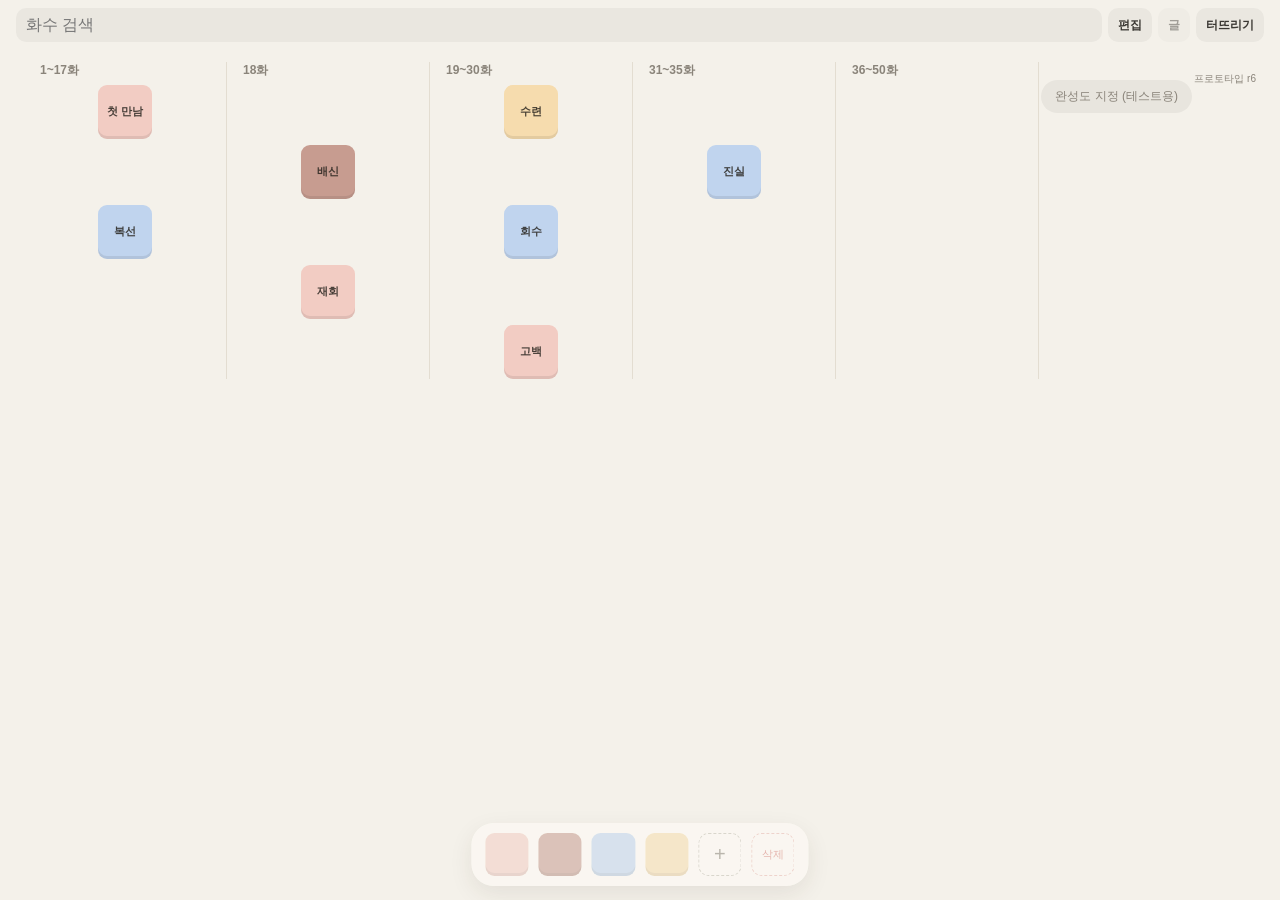
==== index.html @ b4a5d83e "터뜨리기 연출을 별과 밤하늘 컨셉으로 변경 - 블록 조각을 블록 색 별로, 옅은 별빛 추가, 금색 채도 낮춤 - 전부 완성: 완성 글자·색종이·번쩍임 제거, 금색 고리와 금색·남색" ====
<!doctype html>
<html lang="ko">
<head>
  <meta charset="utf-8">
  <meta name="viewport" content="width=device-width, initial-scale=1, viewport-fit=cover, user-scalable=no">
  <meta name="apple-mobile-web-app-capable" content="yes">
  <meta name="mobile-web-app-capable" content="yes">
  <meta name="apple-mobile-web-app-status-bar-style" content="default">
  <meta name="apple-mobile-web-app-title" content="플롯블록">
  <meta name="theme-color" content="#F4F1EA">
  <title>플롯 블록</title>
  <link rel="manifest" href="manifest.webmanifest">
  <link rel="apple-touch-icon" href="icons/icon-180.png">
  <link rel="stylesheet" href="css/app.css">
</head>
<body>
  <header class="appbar">
    <input class="search" placeholder="화수 검색" inputmode="numeric" id="search">
    <button class="bar-btn" id="btn-undo" hidden disabled>되돌리기</button>
    <button class="bar-btn" id="btn-edit">편집</button>
    <button class="bar-btn" data-soon>글</button>
    <button class="bar-btn" id="btn-pop">터뜨리기</button>
  </header>

  <main class="timeline" id="timeline"></main>

  <div class="tray" id="tray"></div>
  <svg class="link-svg" id="link-svg"></svg>
  <canvas class="fx" id="fx"></canvas>
  <div class="chain-count" id="chain-count"></div>
  <div class="drag-layer" id="drag-layer"></div>
  <div class="toast" id="toast"></div>

  <script type="module" src="js/main.js"></script>
</body>
</html>
---- css/app.css ----
/* 값은 docs/design-tokens.md 기준 */
:root {
  --bg: #F4F1EA;
  --ink: #3B3833;
  --sub: #8A847A;
  --block-ink: rgba(40, 36, 30, 0.85);
  --line: #E3DDD1;
  --danger: #D9827E;
  --cell: 54px;
  --gap: 6px;
  --note-fs: 12px;
  color-scheme: light;
}

* { box-sizing: border-box; }

html, body {
  margin: 0;
  background: var(--bg);
  color: var(--ink);
  font-family: -apple-system, BlinkMacSystemFont, "Apple SD Gothic Neo", "Noto Sans KR", sans-serif;
  -webkit-text-size-adjust: 100%;
  -webkit-tap-highlight-color: transparent;
  overscroll-behavior-y: none;
}

button { font: inherit; color: inherit; touch-action: manipulation; }

/* ---------- 상단 바 ---------- */
.appbar {
  position: sticky; top: 0; z-index: 10;
  display: flex; align-items: center; gap: 6px;
  padding: calc(env(safe-area-inset-top) + 8px) 16px 8px;
  background: var(--bg);
}
.search {
  flex: 1; min-width: 0; height: 34px; border: 0; border-radius: 10px;
  background: rgba(0, 0, 0, 0.045); padding: 0 10px;
  font: inherit; font-size: 16px; color: var(--ink);
}
.bar-btn {
  flex: none; height: 34px; padding: 0 10px; border: 0; border-radius: 10px;
  background: rgba(0, 0, 0, 0.045); font-size: 12px; font-weight: 600;
}
.bar-btn.on { background: var(--ink); color: var(--bg); }
.bar-btn:disabled { opacity: 0.4; }
.bar-btn[data-soon] { opacity: 0.45; }
.bar-btn.off { opacity: 0.5; text-decoration: line-through; }

/* ---------- 타임라인 ---------- */
.timeline { padding: 0 16px 140px; }

.sheet { padding: 12px 0; border-bottom: 1px solid var(--line); }
.label { margin: 0 0 6px 2px; font-size: 12px; font-weight: 700; color: var(--sub); }
.grid { position: relative; margin: 0 auto; }

.add-sheet {
  display: none; width: 100%; margin-top: 14px; padding: 12px;
  border: 1.5px dashed rgba(60, 50, 30, 0.22); border-radius: 12px;
  background: transparent; color: var(--sub); font-size: 13px;
}
body.editing .add-sheet { display: block; }

.version { margin: 10px 0 0; text-align: center; font-size: 10px; color: var(--sub); }

/* ---------- 블록 ---------- */
.block {
  position: absolute;
  width: var(--cell); height: var(--cell);
  border-radius: 9px;
  background: var(--c);
  box-shadow: inset 0 -3px 0 rgba(0, 0, 0, 0.08);
  display: flex; align-items: center; justify-content: center;
  padding: 3px; text-align: center; word-break: keep-all;
  font-size: 11px; line-height: 1.2; font-weight: 600; color: var(--block-ink);
  -webkit-user-select: none; user-select: none; -webkit-touch-callout: none;
  touch-action: pan-y; /* 기본 모드: 블록 위에서도 스크롤 */
}
body.editing .grid .block { touch-action: none; cursor: grab; }
/* 기본 모드에서 터뜨리기가 켜져 있으면 블록 위는 긋기 전용, 꺼져 있으면 스크롤 */
body:not(.editing):not(.pop-off) .grid .block { touch-action: none; }
.grid .block.linked {
  z-index: 2;
  box-shadow: 0 0 0 3px rgba(255, 255, 255, 0.95), 0 6px 14px rgba(60, 50, 30, 0.18), inset 0 -3px 0 rgba(0, 0, 0, 0.08);
}

/* 테스트용 완성도 표시 (실제 앱에서는 겉으로 표시하지 않음) */
body.stage-test .grid .block[data-stage="1"]::after,
body.stage-test .grid .block[data-stage="2"]::after {
  position: absolute; top: 2px; right: 4px; font-size: 10px; color: rgba(40, 36, 30, 0.6);
}
body.stage-test .grid .block[data-stage="1"]::after { content: "검토"; font-size: 8px; }
body.stage-test .grid .block[data-stage="2"]::after { content: "★"; color: #C9962E; }
.stage-test-btn {
  display: block; margin: 18px auto 0; padding: 8px 14px; border: 0; border-radius: 99px;
  background: rgba(0, 0, 0, 0.05); font-size: 12px; color: var(--sub);
}
body.stage-test .stage-test-btn { background: var(--ink); color: var(--bg); }

/* ---------- 터뜨리기 연출 ---------- */
.link-svg, .fx { position: fixed; inset: 0; width: 100%; height: 100%; pointer-events: none; }
.link-svg { z-index: 24; overflow: visible; }
.fx { z-index: 26; }
.chain-count {
  position: fixed; left: 0; top: 0; z-index: 28; pointer-events: none;
  min-width: 30px; padding: 4px 9px; border-radius: 99px;
  background: var(--ink); color: var(--bg); font-size: 13px; font-weight: 800; text-align: center;
  opacity: 0; transition: opacity 0.12s;
}
.chain-count.show { opacity: 1; }

body.edge .block { box-shadow: inset 0 0 0 1px rgba(60, 45, 30, 0.14), inset 0 -3px 0 rgba(0, 0, 0, 0.08); }
.block.hidden { opacity: 0; }

/* 놓일 칸 표시 (끌 때만 나타남, 평소에는 격자 없음) */
.ghost {
  position: absolute; left: 0; top: 0;
  width: var(--cell); height: var(--cell);
  border-radius: 9px;
  background: var(--c, rgba(0, 0, 0, 0.06));
  opacity: 0;
  pointer-events: none;
}
.ghost.show { opacity: 0.38; }
.ghost.bad { background: transparent; opacity: 1; box-shadow: inset 0 0 0 2px var(--danger); }

/* ---------- 끌기 레이어 ---------- */
.drag-layer { position: fixed; inset: 0; z-index: 30; pointer-events: none; }
.drag { position: absolute; left: 0; top: 0; will-change: transform; }
.drag .block {
  position: static;
  transform: scale(1.12) rotate(var(--rot, 0deg));
  box-shadow: 0 14px 22px rgba(60, 50, 30, 0.24), inset 0 -3px 0 rgba(0, 0, 0, 0.08);
  transition: transform 0.14s cubic-bezier(.3, 1.5, .6, 1);
}
.drag.picking .block { transform: scale(1) rotate(0deg); box-shadow: inset 0 -3px 0 rgba(0, 0, 0, 0.08); }

/* ---------- 트레이 ---------- */
.tray {
  position: fixed; z-index: 20; left: 50%;
  bottom: calc(env(safe-area-inset-bottom) + 14px);
  display: flex; align-items: center; gap: 10px;
  padding: 10px 14px; border-radius: 22px;
  background: rgba(255, 253, 248, 0.97);
  box-shadow: 0 8px 24px rgba(60, 50, 30, 0.16);
  transform: translate(-50%, 160%);
  transition: transform 0.3s cubic-bezier(.34, 1.4, .64, 1), box-shadow 0.15s, background 0.15s;
}
body.editing .tray, body.desktop .tray { transform: translate(-50%, 0); }
body.desktop:not(.editing) .tray { opacity: 0.55; }
.tray .slot {
  position: relative; flex: none;
  width: calc(var(--cell) * 0.8); height: calc(var(--cell) * 0.8);
  touch-action: none;
}
.tray .slot:active { transform: scale(0.94); }
.tray .add {
  flex: none; width: calc(var(--cell) * 0.8); height: calc(var(--cell) * 0.8);
  border: 1.5px dashed rgba(60, 50, 30, 0.3); border-radius: 10px;
  background: transparent; font-size: 20px; color: var(--sub);
}
.tray .trash {
  flex: none; display: flex; align-items: center; justify-content: center;
  width: calc(var(--cell) * 0.8); height: calc(var(--cell) * 0.8); border-radius: 10px;
  border: 1.5px dashed rgba(217, 130, 126, 0.55);
  font-size: 11px; color: var(--danger);
  transition: background 0.15s, transform 0.15s;
}

.tray.hot .trash { background: var(--danger); border-color: var(--danger); color: #fff; font-weight: 700; transform: scale(1.12); }

/* ---------- 토스트 ---------- */
.toast {
  position: fixed; z-index: 40; left: 50%; top: calc(env(safe-area-inset-top) + 56px);
  padding: 8px 14px; border-radius: 99px;
  background: var(--ink); color: var(--bg); font-size: 12px;
  transform: translate(-50%, -12px); opacity: 0; pointer-events: none;
  transition: opacity 0.2s, transform 0.2s;
}
.toast.show { opacity: 1; transform: translate(-50%, 0); }

/* ---------- 데스크탑: 가로 진행 ---------- */
body.desktop .timeline {
  display: flex; align-items: flex-start; overflow-x: auto;
  padding: 12px 24px 140px;
}
body.desktop .sheet { flex: none; padding: 0 14px; border-bottom: 0; border-right: 1px solid var(--line); }
body.desktop .add-sheet { flex: none; width: 120px; margin: 0 0 0 14px; align-self: stretch; }
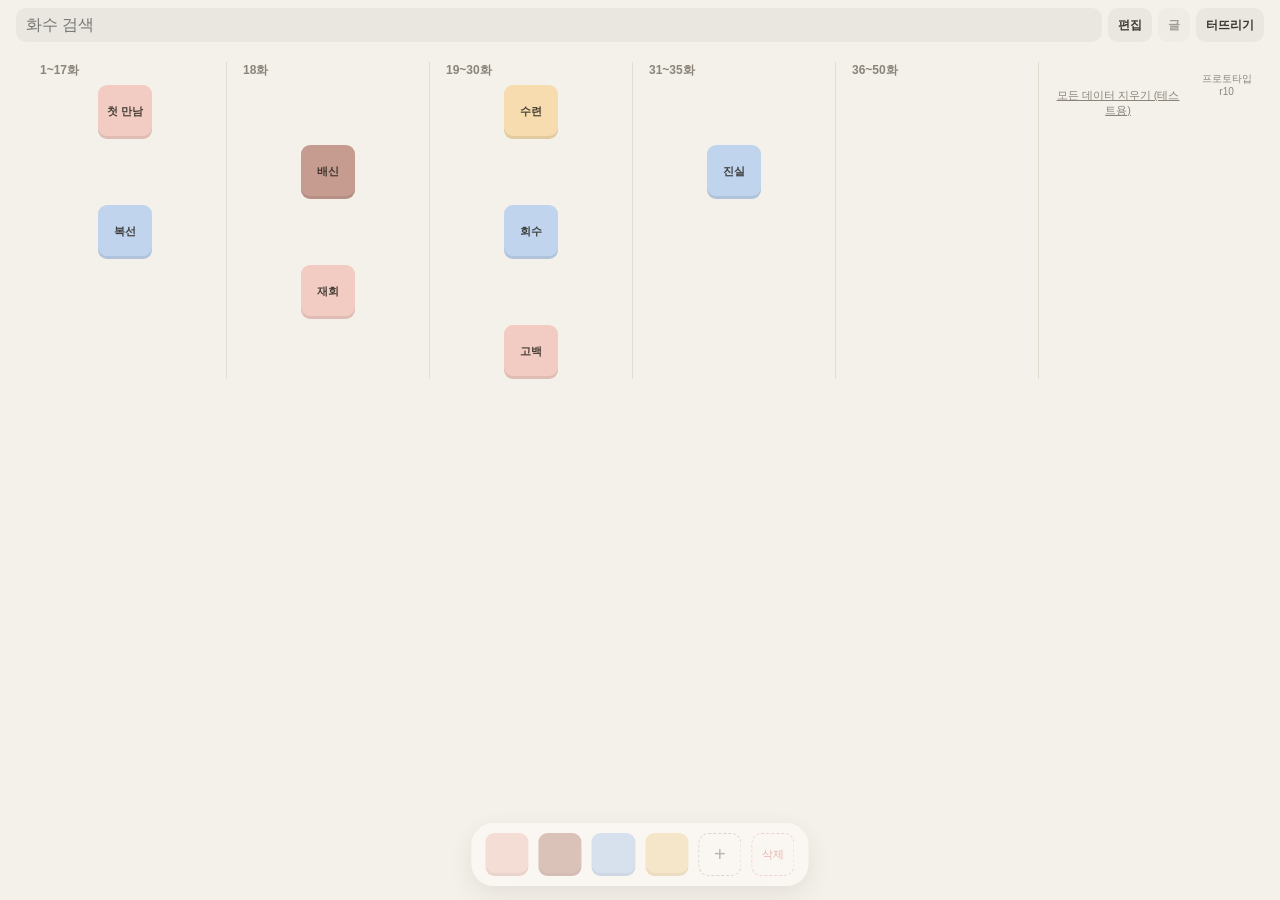
==== commit 11f4779a: "Phase 4: 자동 저장, 세부 메모 화면, 색 의미, 전체 복사, 색 슬롯 패널 - IndexedDB 자동 저장 (읽기 실패 시 덮어쓰기 방지) - 길게 누르면 같은 색 메모를" ====
--- a/index.html
+++ b/index.html
@@ -29,6 +29,22 @@
   <canvas class="fx" id="fx"></canvas>
   <div class="chain-count" id="chain-count"></div>
   <div class="drag-layer" id="drag-layer"></div>
+  <div class="palette" id="palette" hidden>
+    <div class="palette-head"><b>색 슬롯</b><button id="palette-close">닫기</button></div>
+    <div id="palette-rows"></div>
+    <p class="palette-hint">색을 누르면 바꿀 수 있고, 그 색을 쓰는 블록이 모두 함께 바뀝니다. 트레이 색을 다른 색 블록 위에 놓으면 그 블록만 색이 바뀝니다.</p>
+  </div>
+
+  <section class="memo" id="memo" hidden>
+    <header class="memo-head">
+      <button class="memo-back" id="memo-back">‹ 시트</button>
+      <span class="memo-chip"></span>
+      <input class="memo-meaning" id="memo-meaning" placeholder="색 의미 (예: 복선)">
+      <button class="memo-copy" id="memo-copy">전체 복사</button>
+    </header>
+    <div class="memo-list" id="memo-list"></div>
+  </section>
+
   <div class="toast" id="toast"></div>
 
   <script type="module" src="js/main.js"></script>
--- a/css/app.css
+++ b/css/app.css
@@ -84,19 +84,6 @@
   box-shadow: 0 0 0 3px rgba(255, 255, 255, 0.95), 0 6px 14px rgba(60, 50, 30, 0.18), inset 0 -3px 0 rgba(0, 0, 0, 0.08);
 }
 
-/* 테스트용 완성도 표시 (실제 앱에서는 겉으로 표시하지 않음) */
-body.stage-test .grid .block[data-stage="1"]::after,
-body.stage-test .grid .block[data-stage="2"]::after {
-  position: absolute; top: 2px; right: 4px; font-size: 10px; color: rgba(40, 36, 30, 0.6);
-}
-body.stage-test .grid .block[data-stage="1"]::after { content: "검토"; font-size: 8px; }
-body.stage-test .grid .block[data-stage="2"]::after { content: "★"; color: #C9962E; }
-.stage-test-btn {
-  display: block; margin: 18px auto 0; padding: 8px 14px; border: 0; border-radius: 99px;
-  background: rgba(0, 0, 0, 0.05); font-size: 12px; color: var(--sub);
-}
-body.stage-test .stage-test-btn { background: var(--ink); color: var(--bg); }
-
 /* ---------- 터뜨리기 연출 ---------- */
 .link-svg, .fx { position: fixed; inset: 0; width: 100%; height: 100%; pointer-events: none; }
 .link-svg { z-index: 24; overflow: visible; }
@@ -123,6 +110,8 @@
 }
 .ghost.show { opacity: 0.38; }
 .ghost.bad { background: transparent; opacity: 1; box-shadow: inset 0 0 0 2px var(--danger); }
+/* 다른 색 블록 위: 색 바꾸기 표시 */
+.ghost.recolor { z-index: 3; background: transparent; opacity: 1; box-shadow: 0 0 0 3px var(--c), 0 0 0 5px #fff; }
 
 /* ---------- 끌기 레이어 ---------- */
 .drag-layer { position: fixed; inset: 0; z-index: 30; pointer-events: none; }
@@ -186,3 +175,82 @@
 }
 body.desktop .sheet { flex: none; padding: 0 14px; border-bottom: 0; border-right: 1px solid var(--line); }
 body.desktop .add-sheet { flex: none; width: 120px; margin: 0 0 0 14px; align-self: stretch; }
+
+/* ---------- 테스트용 초기화 ---------- */
+.reset-btn {
+  display: block; margin: 18px auto 0; padding: 8px 14px; border: 0; border-radius: 99px;
+  background: transparent; font-size: 11px; color: var(--sub); text-decoration: underline;
+}
+
+/* ---------- 색 슬롯 패널 ---------- */
+.palette {
+  position: fixed; z-index: 35; left: 50%;
+  bottom: calc(env(safe-area-inset-bottom) + 92px);
+  width: min(340px, calc(100vw - 32px));
+  padding: 14px; border-radius: 18px;
+  background: rgba(255, 253, 248, 0.98);
+  box-shadow: 0 10px 30px rgba(60, 50, 30, 0.2);
+  transform: translate(-50%, 0);
+}
+.palette[hidden] { display: none; }
+.palette-head { display: flex; justify-content: space-between; align-items: center; margin-bottom: 10px; font-size: 14px; }
+.palette-head button { border: 0; background: transparent; font-size: 13px; color: var(--sub); }
+.prow { display: flex; align-items: center; gap: 10px; padding: 6px 0; }
+.pchip {
+  position: relative; flex: none; width: 40px; height: 40px; border-radius: 9px; overflow: hidden;
+  background: var(--c); box-shadow: inset 0 -3px 0 rgba(0, 0, 0, 0.08);
+}
+.pchip input { position: absolute; inset: 0; width: 100%; height: 100%; opacity: 0; border: 0; padding: 0; }
+.pmean { flex: 1; min-width: 0; font-size: 13px; overflow: hidden; text-overflow: ellipsis; white-space: nowrap; }
+.pmean i { color: var(--sub); font-style: normal; }
+.preset { flex: none; border: 0; border-radius: 8px; padding: 6px 10px; background: rgba(0, 0, 0, 0.05); font-size: 12px; }
+.preset:disabled { opacity: 0.35; }
+.palette-hint { margin: 8px 0 0; font-size: 11px; line-height: 1.5; color: var(--sub); }
+
+/* ---------- 세부 메모 화면 ---------- */
+html.memo-open, html.memo-open body { overflow: hidden; }
+.memo {
+  position: fixed; inset: 0; z-index: 50;
+  display: flex; flex-direction: column;
+  background: var(--bg);
+}
+.memo[hidden] { display: none; }
+.memo-head {
+  flex: none; display: flex; align-items: center; gap: 8px;
+  padding: calc(env(safe-area-inset-top) + 8px) 16px 10px;
+  border-bottom: 1px solid var(--line);
+}
+.memo-back, .memo-copy {
+  flex: none; height: 34px; padding: 0 10px; border: 0; border-radius: 10px;
+  background: rgba(0, 0, 0, 0.045); font-size: 13px; font-weight: 600;
+}
+.memo-chip { flex: none; width: 22px; height: 22px; border-radius: 6px; background: var(--c); }
+.memo-meaning {
+  flex: 1; min-width: 0; height: 34px; border: 0; border-radius: 10px; padding: 0 10px;
+  background: rgba(0, 0, 0, 0.045); font: inherit; font-size: 16px; font-weight: 700; color: var(--ink);
+}
+.memo-list {
+  flex: 1; overflow-y: auto; -webkit-overflow-scrolling: touch;
+  padding: 12px 16px calc(env(safe-area-inset-bottom) + 40vh);
+}
+.memo-card {
+  margin: 0 auto 12px; max-width: 640px; padding: 12px 14px; border-radius: 14px;
+  background: rgba(255, 255, 255, 0.7);
+  box-shadow: inset 5px 0 0 var(--c);
+}
+.memo-card-top { display: flex; align-items: baseline; gap: 8px; margin-bottom: 6px; }
+.memo-ep { font-size: 12px; font-weight: 700; color: var(--sub); }
+.memo-sum { font-size: 12px; color: var(--ink); }
+.memo-title, .memo-body {
+  display: block; width: 100%; border: 0; background: transparent; color: var(--ink);
+  font: inherit; font-size: 16px; padding: 4px 0;
+}
+.memo-title { font-weight: 700; border-bottom: 1px solid var(--line); }
+.memo-body { resize: none; min-height: 72px; line-height: 1.55; overflow: hidden; }
+.memo-title:focus, .memo-body:focus { outline: none; }
+.memo-stage { display: flex; gap: 6px; margin-top: 8px; }
+.memo-stage button {
+  flex: 1; padding: 6px 0; border: 1px solid var(--line); border-radius: 8px;
+  background: transparent; font-size: 12px; color: var(--sub);
+}
+.memo-stage button.on { background: var(--ink); border-color: var(--ink); color: var(--bg); font-weight: 700; }
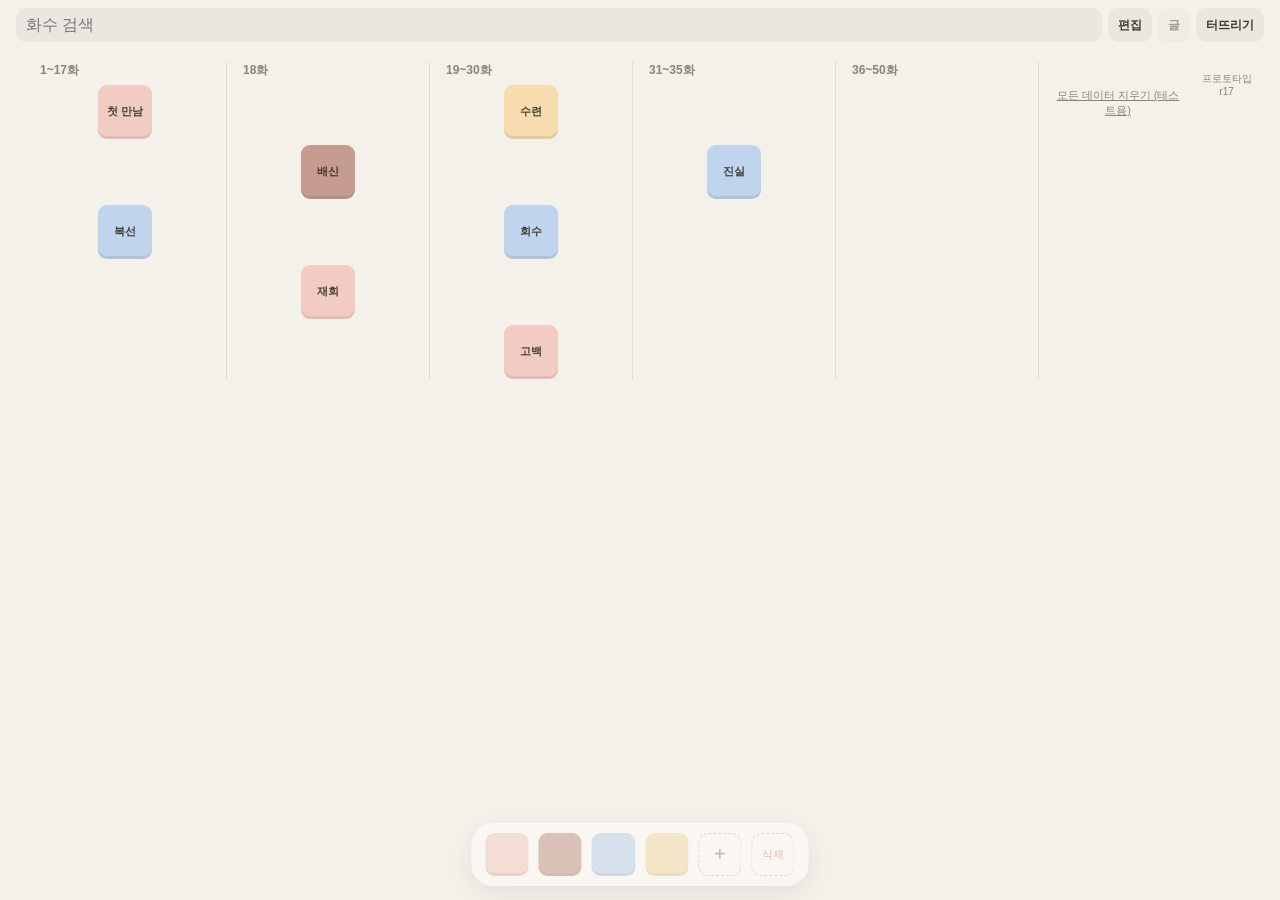
==== commit e1d962c5: "콤보 추가: 1초 안에 다른 색을 연달아 터뜨리면 금색 콤보 숫자가 오름 - 같은 색이나 1초 휴식이면 끊김 - 숫자가 오를 때 튀어나가고 떨어지며 출렁이는 연출, 금색 원과 반짝" ====
--- a/index.html
+++ b/index.html
@@ -28,6 +28,7 @@
   <svg class="link-svg" id="link-svg"></svg>
   <canvas class="fx" id="fx"></canvas>
   <div class="chain-count" id="chain-count"></div>
+  <div class="combo" id="combo" hidden><span class="combo-num-wrap"><span class="combo-num">1</span></span><span class="combo-label">COMBO</span></div>
   <div class="drag-layer" id="drag-layer"></div>
   <div class="palette" id="palette" hidden>
     <div class="palette-head"><b>색 슬롯</b><button id="palette-close">닫기</button></div>
--- a/css/app.css
+++ b/css/app.css
@@ -84,6 +84,13 @@
   box-shadow: 0 0 0 3px rgba(255, 255, 255, 0.95), 0 6px 14px rgba(60, 50, 30, 0.18), inset 0 -3px 0 rgba(0, 0, 0, 0.08);
 }
 
+/* 길게 누르기: 테두리가 전체적으로 천천히 드러남 (가장자리를 살짝 흐리게 해서 딱딱하지 않게) */
+.press-ring {
+  position: fixed; z-index: 1; pointer-events: none; opacity: 0;
+  border: 3px solid var(--ring); border-radius: 13px;
+  box-shadow: 0 0 3px var(--ring), inset 0 0 2px var(--ring);
+}
+
 /* ---------- 터뜨리기 연출 ---------- */
 .link-svg, .fx { position: fixed; inset: 0; width: 100%; height: 100%; pointer-events: none; }
 .link-svg { z-index: 24; overflow: visible; }
@@ -176,6 +183,21 @@
 body.desktop .sheet { flex: none; padding: 0 14px; border-bottom: 0; border-right: 1px solid var(--line); }
 body.desktop .add-sheet { flex: none; width: 120px; margin: 0 0 0 14px; align-self: stretch; }
 
+/* ---------- 콤보 ---------- */
+.combo {
+  position: fixed; left: 50%; top: 40%; z-index: 28; pointer-events: none;
+  display: flex; flex-direction: column; align-items: center;
+  color: #E3C07E; /* 연출과 같은 금색 */
+  text-shadow: 0 1px 0 rgba(140, 105, 40, 0.35), 0 0 14px rgba(227, 192, 126, 0.55);
+  transform: translate(-50%, -50%);
+  font-size: calc(16px * var(--grow, 1));
+}
+.combo[hidden] { display: none; }
+.combo-num-wrap { position: relative; display: block; }
+.combo-num { display: block; font-size: 3.6em; font-weight: 900; line-height: 1; letter-spacing: -1px; }
+.combo-old { position: absolute; left: 50%; top: 0; }
+.combo-label { margin-top: 2px; font-size: 0.9em; font-weight: 800; letter-spacing: 4px; }
+
 /* ---------- 테스트용 초기화 ---------- */
 .reset-btn {
   display: block; margin: 18px auto 0; padding: 8px 14px; border: 0; border-radius: 99px;
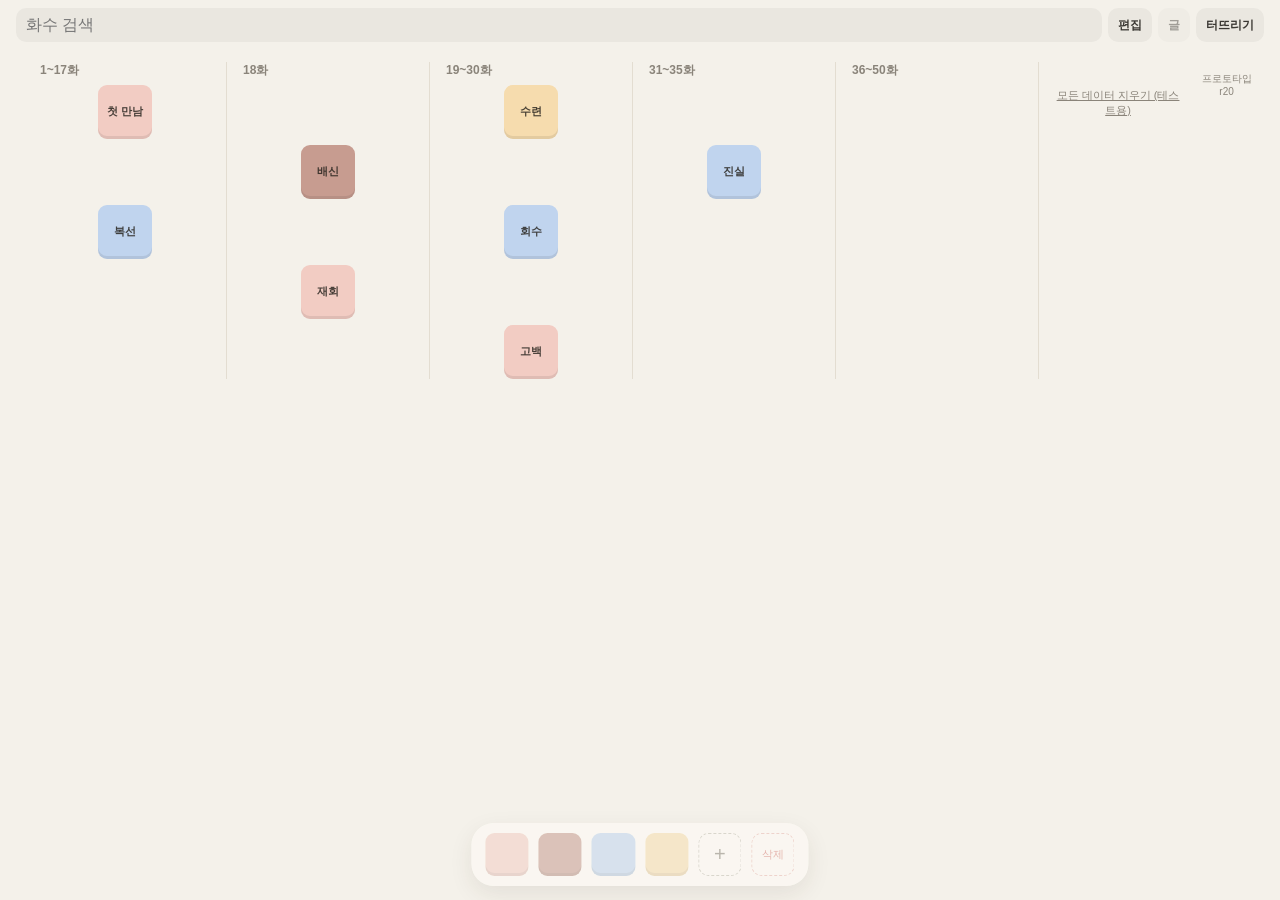
==== commit 2c0ffc4b: "콤보 글자를 밝은 크림(#F2EAE1)으로, 브라운 외곽선을 두껍게 (글자 뒤 별도 층으로 그려 브라우저 차이 제거) Co-Authored-By: Claude Opus 5.5 <n" ====
--- a/index.html
+++ b/index.html
@@ -28,7 +28,7 @@
   <svg class="link-svg" id="link-svg"></svg>
   <canvas class="fx" id="fx"></canvas>
   <div class="chain-count" id="chain-count"></div>
-  <div class="combo" id="combo" hidden><span class="combo-num-wrap"><span class="combo-num">1</span></span><span class="combo-label">COMBO</span></div>
+  <div class="combo" id="combo" hidden><span class="combo-num-wrap"><span class="combo-num" data-text="1">1</span></span><span class="combo-label" data-text="COMBO">COMBO</span></div>
   <div class="drag-layer" id="drag-layer"></div>
   <div class="palette" id="palette" hidden>
     <div class="palette-head"><b>색 슬롯</b><button id="palette-close">닫기</button></div>
--- a/css/app.css
+++ b/css/app.css
@@ -184,19 +184,31 @@
 body.desktop .add-sheet { flex: none; width: 120px; margin: 0 0 0 14px; align-self: stretch; }
 
 /* ---------- 콤보 ---------- */
+/* 밝은 크림색 글자 + 반투명 브라운 외곽선(파스텔 느낌) + 뒤쪽의 옅은 아이보리 빛으로 시트·블록과 구분 */
 .combo {
   position: fixed; left: 50%; top: 40%; z-index: 28; pointer-events: none;
   display: flex; flex-direction: column; align-items: center;
-  color: #E3C07E; /* 연출과 같은 금색 */
-  text-shadow: 0 1px 0 rgba(140, 105, 40, 0.35), 0 0 14px rgba(227, 192, 126, 0.55);
+  color: #F2EAE1; /* 밝은 크림 */
+  text-shadow: 0 2px 6px rgba(138, 102, 80, 0.15);
   transform: translate(-50%, -50%);
   font-size: calc(16px * var(--grow, 1));
 }
+.combo::before {
+  content: ''; position: absolute; z-index: -1; inset: -22px -34px;
+  border-radius: 50%;
+  background: radial-gradient(closest-side, rgba(255, 252, 244, 0.92), rgba(255, 252, 244, 0.6) 55%, rgba(255, 252, 244, 0));
+}
 .combo[hidden] { display: none; }
 .combo-num-wrap { position: relative; display: block; }
-.combo-num { display: block; font-size: 3.6em; font-weight: 900; line-height: 1; letter-spacing: -1px; }
+.combo-num { position: relative; display: block; font-size: 3.6em; font-weight: 900; line-height: 1; letter-spacing: -1px; }
 .combo-old { position: absolute; left: 50%; top: 0; }
-.combo-label { margin-top: 2px; font-size: 0.9em; font-weight: 800; letter-spacing: 4px; }
+.combo-label { position: relative; margin-top: 3px; font-size: 0.9em; font-weight: 800; letter-spacing: 5px; }
+/* 외곽선은 같은 글자를 뒤에 한 겹 더 깔아 그림: 글자 안쪽에 선이 비치지 않고 바깥 두께만 보임 */
+.combo-num::before, .combo-label::before {
+  content: attr(data-text); position: absolute; left: 0; top: 0; z-index: -1;
+  color: transparent; -webkit-text-stroke: 6px rgba(138, 102, 80, 0.55); /* 바깥으로 3px */
+}
+.combo-label::before { -webkit-text-stroke-width: 4px; }
 
 /* ---------- 테스트용 초기화 ---------- */
 .reset-btn {
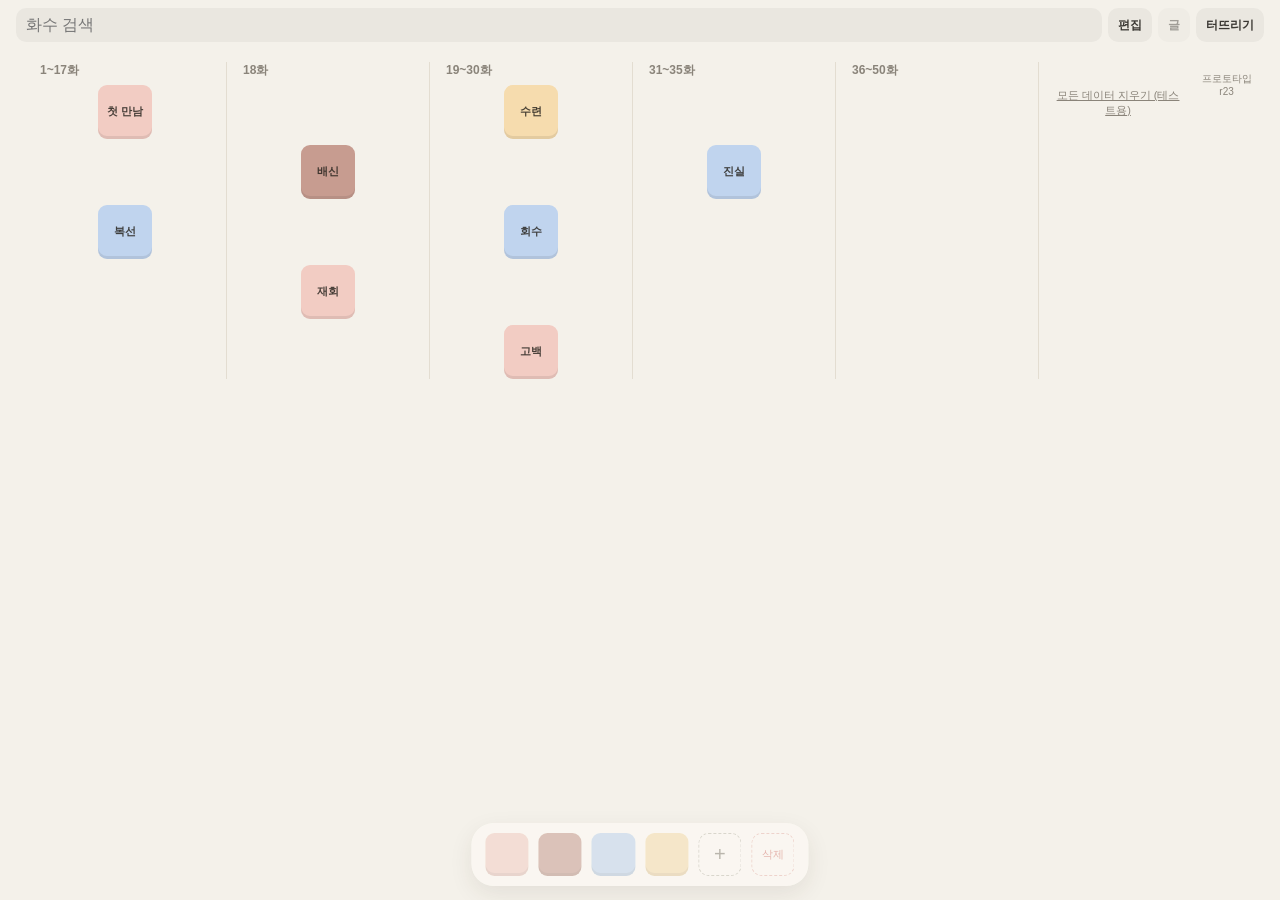
==== commit 0b86c94f: "콤보 숫자 규칙을 1씩 오르는 방식으로 되돌리고, 콤보 아래에 누적 터뜨린 블록 수(n Block) 표시 Co-Authored-By: Claude Opus 5.5 <noreply@" ====
--- a/index.html
+++ b/index.html
@@ -28,7 +28,7 @@
   <svg class="link-svg" id="link-svg"></svg>
   <canvas class="fx" id="fx"></canvas>
   <div class="chain-count" id="chain-count"></div>
-  <div class="combo" id="combo" hidden><span class="combo-num-wrap"><span class="combo-num" data-text="1">1</span></span><span class="combo-label" data-text="COMBO">COMBO</span></div>
+  <div class="combo" id="combo" hidden><span class="combo-num-wrap"><span class="combo-num" data-text="1">1</span></span><span class="combo-label" data-text="COMBO">COMBO</span><span class="combo-blocks"></span></div>
   <div class="drag-layer" id="drag-layer"></div>
   <div class="palette" id="palette" hidden>
     <div class="palette-head"><b>색 슬롯</b><button id="palette-close">닫기</button></div>
--- a/css/app.css
+++ b/css/app.css
@@ -194,9 +194,9 @@
   font-size: calc(16px * var(--grow, 1));
 }
 .combo::before {
-  content: ''; position: absolute; z-index: -1; inset: -22px -34px;
+  content: ''; position: absolute; z-index: -1; inset: -6px -12px; /* 글자 바로 뒤만 살짝 */
   border-radius: 50%;
-  background: radial-gradient(closest-side, rgba(255, 252, 244, 0.92), rgba(255, 252, 244, 0.6) 55%, rgba(255, 252, 244, 0));
+  background: radial-gradient(closest-side, rgba(255, 252, 244, 0.7), rgba(255, 252, 244, 0.3) 60%, rgba(255, 252, 244, 0));
 }
 .combo[hidden] { display: none; }
 .combo-num-wrap { position: relative; display: block; }
@@ -209,6 +209,12 @@
   color: transparent; -webkit-text-stroke: 6px rgba(138, 102, 80, 0.55); /* 바깥으로 3px */
 }
 .combo-label::before { -webkit-text-stroke-width: 4px; }
+/* 터뜨린 블록 수: 콤보보다 작게, 연출에 쓰는 남색을 옅게 */
+.combo-blocks {
+  margin-top: 4px; font-size: 0.8em; font-weight: 700; letter-spacing: 1px;
+  color: rgba(58, 70, 112, 0.72);
+  text-shadow: 0 1px 0 rgba(255, 252, 244, 0.9);
+}
 
 /* ---------- 테스트용 초기화 ---------- */
 .reset-btn {
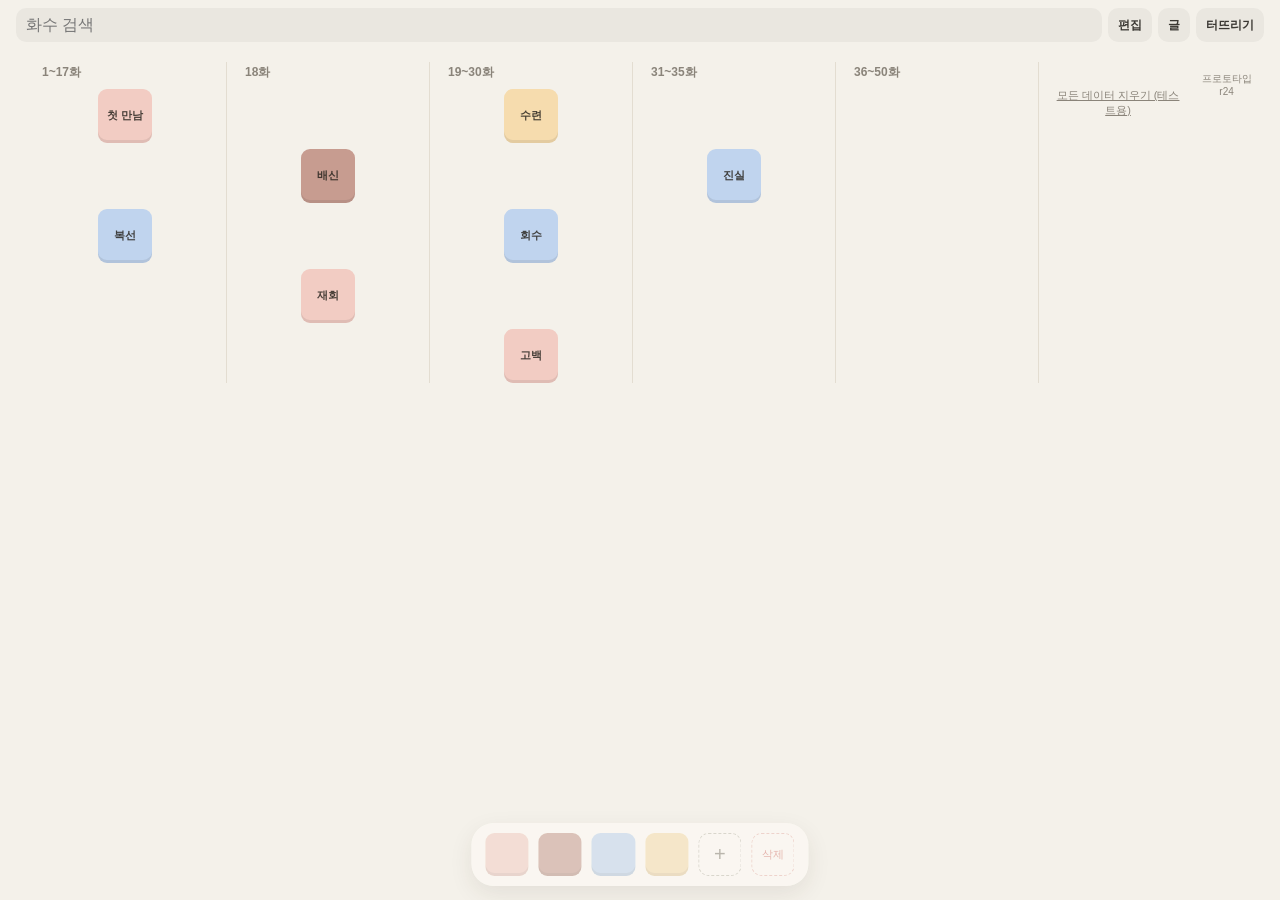
==== commit 871cc46a: "Phase 5: 글 모드(요약 메모 작성·빈칸 배치), 시트 정보(구간·메모·삭제), 화수 검색 Co-Authored-By: Claude Opus 5.5 <noreply@anthr" ====
--- a/index.html
+++ b/index.html
@@ -18,7 +18,7 @@
     <input class="search" placeholder="화수 검색" inputmode="numeric" id="search">
     <button class="bar-btn" id="btn-undo" hidden disabled>되돌리기</button>
     <button class="bar-btn" id="btn-edit">편집</button>
-    <button class="bar-btn" data-soon>글</button>
+    <button class="bar-btn" id="btn-text">글</button>
     <button class="bar-btn" id="btn-pop">터뜨리기</button>
   </header>
 
@@ -46,6 +46,28 @@
     <div class="memo-list" id="memo-list"></div>
   </section>
 
+  <div class="sheet-panel" id="text-editor" hidden>
+    <div class="panel-head"><b>요약 메모</b><button id="text-done">완료</button></div>
+    <input class="panel-input" id="text-input" maxlength="24" placeholder="짧은 제목 (예: 첫 만남)" enterkeyhint="done">
+    <div class="panel-row">
+      <button class="panel-btn" id="text-clear">지우기</button>
+      <button class="panel-btn" id="text-inside" hidden>블록 안으로</button>
+    </div>
+    <p class="panel-hint">글 모드에서 메모를 끌어 같은 시트의 빈칸으로 옮기거나, 자기 블록 위에 놓아 안으로 되돌릴 수 있습니다.</p>
+  </div>
+
+  <div class="sheet-panel" id="sheet-info" hidden>
+    <div class="panel-head"><b>시트 정보</b><button id="sheet-done">완료</button></div>
+    <div class="panel-row range">
+      <input class="panel-input" id="sheet-from" type="number" inputmode="numeric" min="1" placeholder="시작">
+      <span>~</span>
+      <input class="panel-input" id="sheet-to" type="number" inputmode="numeric" min="1" placeholder="끝 (비우면 한 화)">
+      <span>화</span>
+    </div>
+    <textarea class="panel-input" id="sheet-memo" rows="4" placeholder="이 구간의 메모"></textarea>
+    <div class="panel-row"><button class="panel-btn danger" id="sheet-delete">시트 삭제</button></div>
+  </div>
+
   <div class="toast" id="toast"></div>
 
   <script type="module" src="js/main.js"></script>
--- a/css/app.css
+++ b/css/app.css
@@ -51,7 +51,12 @@
 .timeline { padding: 0 16px 140px; }
 
 .sheet { padding: 12px 0; border-bottom: 1px solid var(--line); }
-.label { margin: 0 0 6px 2px; font-size: 12px; font-weight: 700; color: var(--sub); }
+.label {
+  display: inline-flex; align-items: center; gap: 5px;
+  margin: 0 0 6px 0; padding: 2px 4px; border: 0; border-radius: 6px; background: transparent;
+  font-size: 12px; font-weight: 700; color: var(--sub);
+}
+.label-dot { width: 5px; height: 5px; border-radius: 50%; background: var(--sub); opacity: 0.7; }
 .grid { position: relative; margin: 0 auto; }
 
 .add-sheet {
@@ -120,6 +125,26 @@
 /* 다른 색 블록 위: 색 바꾸기 표시 */
 .ghost.recolor { z-index: 3; background: transparent; opacity: 1; box-shadow: 0 0 0 3px var(--c), 0 0 0 5px #fff; }
 
+/* 바깥 요약 메모: 같은 시트의 빈칸 한 칸에 표시 */
+.note {
+  position: absolute; width: var(--cell); height: var(--cell);
+  display: flex; align-items: center; justify-content: center;
+  padding: 2px; text-align: center; word-break: keep-all; overflow: hidden;
+  font-size: var(--note-fs); line-height: 1.25; color: var(--ink);
+  -webkit-user-select: none; user-select: none; -webkit-touch-callout: none;
+}
+/* 글 모드: 메모를 만질 수 있다는 표시 */
+body.texting .grid .block, body.texting .note { touch-action: none; }
+body.texting .note { border-radius: 8px; box-shadow: inset 0 0 0 1px rgba(60, 50, 30, 0.18); }
+body.texting .grid .block[data-empty]::after { content: '+'; font-size: 16px; color: rgba(40, 36, 30, 0.35); }
+.ghost.note-spot { opacity: 1; background: transparent; box-shadow: inset 0 0 0 2px rgba(60, 50, 30, 0.35); }
+.note-drag {
+  position: fixed; left: 0; top: 0; z-index: 30; pointer-events: none;
+  padding: 4px 8px; border-radius: 8px; background: rgba(255, 253, 248, 0.97);
+  box-shadow: 0 6px 16px rgba(60, 50, 30, 0.2);
+  font-size: var(--note-fs); color: var(--ink); white-space: nowrap;
+}
+
 /* ---------- 끌기 레이어 ---------- */
 .drag-layer { position: fixed; inset: 0; z-index: 30; pointer-events: none; }
 .drag { position: absolute; left: 0; top: 0; will-change: transform; }
@@ -294,3 +319,30 @@
   background: transparent; font-size: 12px; color: var(--sub);
 }
 .memo-stage button.on { background: var(--ink); border-color: var(--ink); color: var(--bg); font-weight: 700; }
+
+/* ---------- 위쪽 편집 창 (요약 메모, 시트 정보) ---------- */
+/* iPhone 키보드에 가리지 않도록 화면 위쪽에 띄움 */
+.sheet-panel {
+  position: fixed; z-index: 45; left: 50%; top: calc(env(safe-area-inset-top) + 56px);
+  width: min(380px, calc(100vw - 32px)); padding: 14px; border-radius: 16px;
+  background: rgba(255, 253, 248, 0.98); box-shadow: 0 10px 30px rgba(60, 50, 30, 0.2);
+  transform: translateX(-50%);
+}
+.sheet-panel[hidden] { display: none; }
+.panel-head { display: flex; justify-content: space-between; align-items: center; margin-bottom: 10px; font-size: 14px; }
+.panel-head button {
+  border: 0; border-radius: 9px; padding: 6px 12px; background: var(--ink); color: var(--bg);
+  font-size: 13px; font-weight: 700;
+}
+.panel-input {
+  display: block; width: 100%; border: 1px solid var(--line); border-radius: 10px; padding: 9px 10px;
+  background: #fff; font: inherit; font-size: 16px; color: var(--ink);
+}
+textarea.panel-input { margin-top: 8px; resize: none; line-height: 1.5; }
+.panel-row { display: flex; gap: 8px; margin-top: 8px; align-items: center; }
+.panel-row.range { margin-top: 0; }
+.panel-row.range .panel-input { flex: 1; min-width: 0; }
+.panel-row.range span { flex: none; font-size: 13px; color: var(--sub); }
+.panel-btn { border: 0; border-radius: 9px; padding: 7px 12px; background: rgba(0, 0, 0, 0.05); font-size: 13px; }
+.panel-btn.danger { color: var(--danger); }
+.panel-hint { margin: 8px 0 0; font-size: 11px; line-height: 1.5; color: var(--sub); }
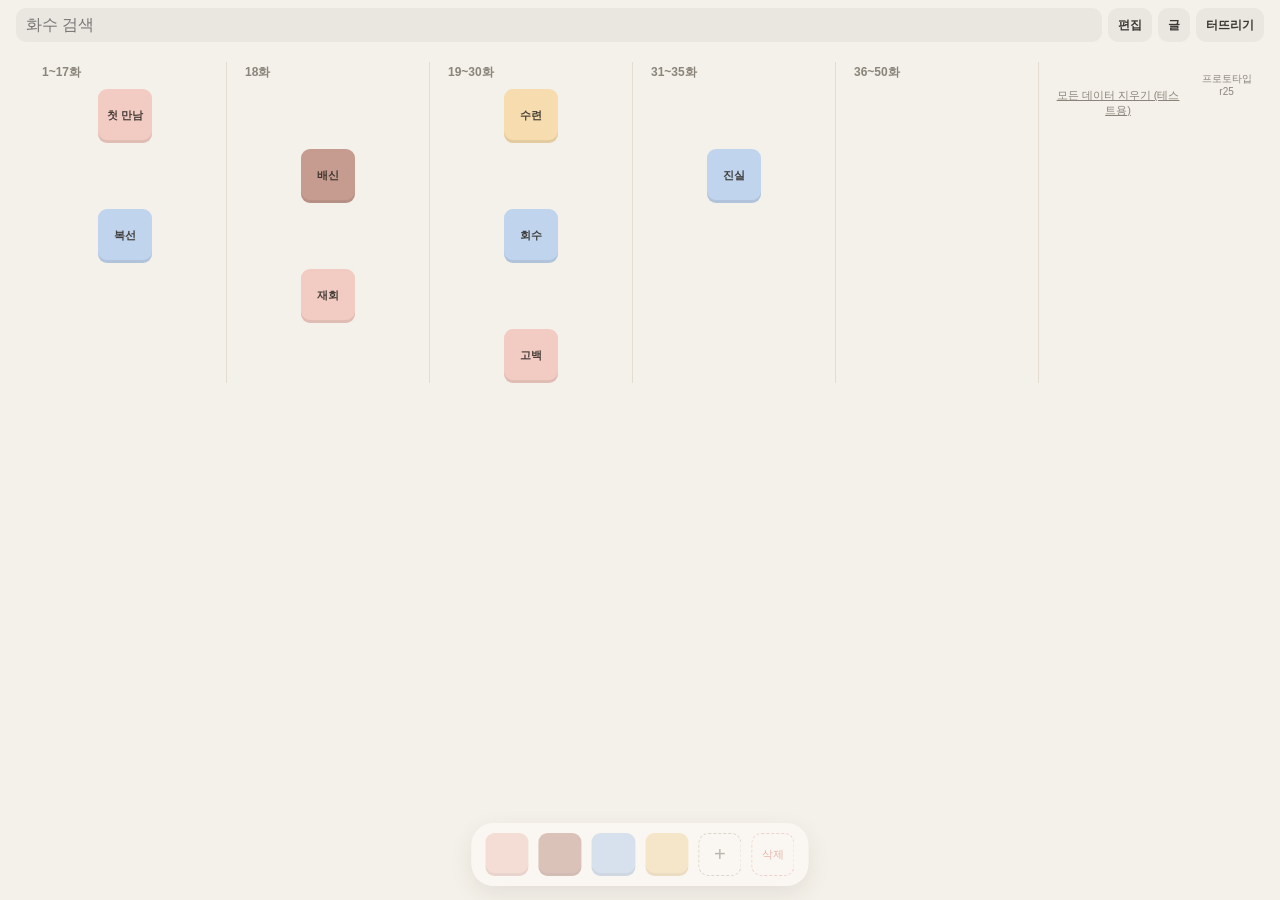
==== commit 66007491: "요약 메모를 블록 상하좌우에 붙는 가로형 말풍선으로 변경 (블록 색·꼬리로 연결 표시) - 빈칸 아무 곳에 놓던 방식(notePos)을 방향(noteDir)으로 바꾸고 기존 데이터" ====
--- a/index.html
+++ b/index.html
@@ -53,7 +53,7 @@
       <button class="panel-btn" id="text-clear">지우기</button>
       <button class="panel-btn" id="text-inside" hidden>블록 안으로</button>
     </div>
-    <p class="panel-hint">글 모드에서 메모를 끌어 같은 시트의 빈칸으로 옮기거나, 자기 블록 위에 놓아 안으로 되돌릴 수 있습니다.</p>
+    <p class="panel-hint">글 모드에서 메모를 끌어 블록의 위·아래·왼쪽·오른쪽 빈칸에 말풍선으로 붙이거나, 자기 블록 위에 놓아 안으로 되돌릴 수 있습니다.</p>
   </div>
 
   <div class="sheet-panel" id="sheet-info" hidden>
--- a/css/app.css
+++ b/css/app.css
@@ -125,22 +125,32 @@
 /* 다른 색 블록 위: 색 바꾸기 표시 */
 .ghost.recolor { z-index: 3; background: transparent; opacity: 1; box-shadow: 0 0 0 3px var(--c), 0 0 0 5px #fff; }
 
-/* 바깥 요약 메모: 같은 시트의 빈칸 한 칸에 표시 */
+/* 바깥 요약 메모: 블록 상하좌우에 붙는 가로형 말풍선. 블록 색으로 물들이고 블록 쪽으로 꼬리가 나옴 */
 .note {
-  position: absolute; width: var(--cell); height: var(--cell);
-  display: flex; align-items: center; justify-content: center;
-  padding: 2px; text-align: center; word-break: keep-all; overflow: hidden;
-  font-size: var(--note-fs); line-height: 1.25; color: var(--ink);
+  position: absolute; z-index: 2; width: max-content;
+  padding: 4px 9px; border-radius: 12px;
+  background: var(--tint); border: 1.5px solid var(--edge);
+  font-size: var(--note-fs); line-height: 1.3; color: var(--ink); text-align: center; word-break: keep-all;
   -webkit-user-select: none; user-select: none; -webkit-touch-callout: none;
 }
+.note::before {
+  content: ''; position: absolute; width: 7px; height: 7px;
+  background: var(--tint); border: 1.5px solid var(--edge); border-right: 0; border-bottom: 0;
+}
+.note.tail-top::before { top: -5px; left: 50%; transform: translateX(-50%) rotate(45deg); }
+.note.tail-bottom::before { bottom: -5px; left: 50%; transform: translateX(-50%) rotate(225deg); }
+.note.tail-left::before { left: -5px; top: 50%; transform: translateY(-50%) rotate(-45deg); }
+.note.tail-right::before { right: -5px; top: 50%; transform: translateY(-50%) rotate(135deg); }
+/* 글자는 최대 두 줄 (꼬리가 잘리지 않도록 안쪽 span에서 자름) */
+.note span { display: -webkit-box; -webkit-box-orient: vertical; -webkit-line-clamp: 2; overflow: hidden; }
+
 /* 글 모드: 메모를 만질 수 있다는 표시 */
 body.texting .grid .block, body.texting .note { touch-action: none; }
-body.texting .note { border-radius: 8px; box-shadow: inset 0 0 0 1px rgba(60, 50, 30, 0.18); }
 body.texting .grid .block[data-empty]::after { content: '+'; font-size: 16px; color: rgba(40, 36, 30, 0.35); }
 .ghost.note-spot { opacity: 1; background: transparent; box-shadow: inset 0 0 0 2px rgba(60, 50, 30, 0.35); }
 .note-drag {
   position: fixed; left: 0; top: 0; z-index: 30; pointer-events: none;
-  padding: 4px 8px; border-radius: 8px; background: rgba(255, 253, 248, 0.97);
+  padding: 4px 9px; border-radius: 12px; background: var(--tint); border: 1.5px solid var(--edge);
   box-shadow: 0 6px 16px rgba(60, 50, 30, 0.2);
   font-size: var(--note-fs); color: var(--ink); white-space: nowrap;
 }
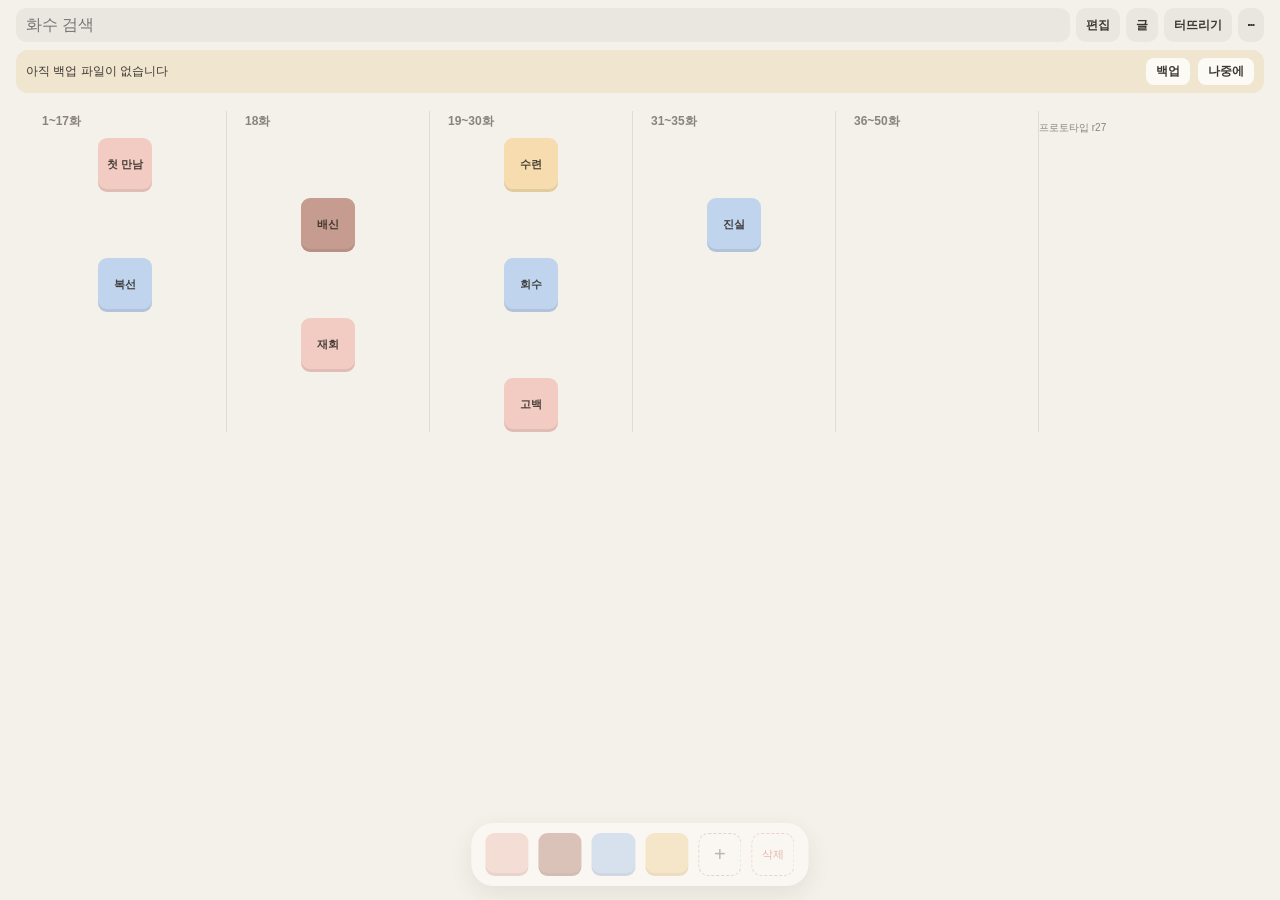
==== commit 8460412e: "Phase 6: 백업 파일 만들기·복구, 백업 알림, 설정 화면(외곽선·메모 글자 크기), 영구 저장소 요청 Co-Authored-By: Claude Opus 5.5 <norepl" ====
--- a/index.html
+++ b/index.html
@@ -20,7 +20,14 @@
     <button class="bar-btn" id="btn-edit">편집</button>
     <button class="bar-btn" id="btn-text">글</button>
     <button class="bar-btn" id="btn-pop">터뜨리기</button>
+    <button class="bar-btn" id="btn-more" aria-label="설정">⋯</button>
   </header>
+
+  <div class="backup-nag" id="backup-nag" hidden>
+    <span id="nag-text"></span>
+    <button id="nag-backup">백업</button>
+    <button id="nag-later">나중에</button>
+  </div>
 
   <main class="timeline" id="timeline"></main>
 
@@ -68,6 +75,30 @@
     <div class="panel-row"><button class="panel-btn danger" id="sheet-delete">시트 삭제</button></div>
   </div>
 
+  <div class="sheet-panel" id="settings" hidden>
+    <div class="panel-head"><b>설정</b><button id="set-done">닫기</button></div>
+    <div class="set-group">
+      <div class="set-title">백업</div>
+      <div class="panel-row">
+        <button class="panel-btn strong" id="set-backup">백업 파일 만들기</button>
+        <button class="panel-btn" id="set-restore">백업 파일로 복구</button>
+      </div>
+      <input type="file" id="set-file" accept="application/json,.json" hidden>
+      <p class="panel-hint" id="set-last"></p>
+    </div>
+    <div class="set-group">
+      <div class="set-title">화면</div>
+      <label class="set-row"><span>블록 외곽선</span><input type="checkbox" switch id="set-edge"></label>
+      <div class="set-row"><span>바깥 메모 글자</span>
+        <span class="seg"><button data-fs="11">작게</button><button data-fs="12">크게</button></span>
+      </div>
+    </div>
+    <div class="set-group">
+      <button class="panel-btn danger" id="set-reset">모든 데이터 지우기</button>
+      <p class="panel-hint" id="set-version"></p>
+    </div>
+  </div>
+
   <div class="toast" id="toast"></div>
 
   <script type="module" src="js/main.js"></script>
--- a/css/app.css
+++ b/css/app.css
@@ -356,3 +356,25 @@
 .panel-btn { border: 0; border-radius: 9px; padding: 7px 12px; background: rgba(0, 0, 0, 0.05); font-size: 13px; }
 .panel-btn.danger { color: var(--danger); }
 .panel-hint { margin: 8px 0 0; font-size: 11px; line-height: 1.5; color: var(--sub); }
+
+/* ---------- 설정 ---------- */
+.set-group { padding: 10px 0; border-top: 1px solid var(--line); }
+.set-group:first-of-type { border-top: 0; padding-top: 0; }
+.set-title { margin-bottom: 6px; font-size: 12px; font-weight: 700; color: var(--sub); }
+.set-row { display: flex; justify-content: space-between; align-items: center; padding: 6px 0; font-size: 14px; }
+.set-row input[type=checkbox] { width: 20px; height: 20px; }
+.seg { display: inline-flex; gap: 4px; }
+.seg button { border: 1px solid var(--line); border-radius: 8px; padding: 5px 12px; background: transparent; font-size: 13px; color: var(--sub); }
+.seg button.on { background: var(--ink); border-color: var(--ink); color: var(--bg); font-weight: 700; }
+.panel-btn.strong { background: var(--ink); color: var(--bg); font-weight: 700; }
+
+/* ---------- 백업 알림 ---------- */
+.backup-nag {
+  position: sticky; top: calc(env(safe-area-inset-top) + 50px); z-index: 9;
+  display: flex; align-items: center; gap: 8px;
+  margin: 0 16px 6px; padding: 8px 10px; border-radius: 12px;
+  background: rgba(227, 192, 126, 0.25); font-size: 12px; color: var(--ink);
+}
+.backup-nag[hidden] { display: none; }
+.backup-nag span { flex: 1; }
+.backup-nag button { border: 0; border-radius: 8px; padding: 5px 10px; background: rgba(255, 255, 255, 0.8); font-size: 12px; font-weight: 700; }
